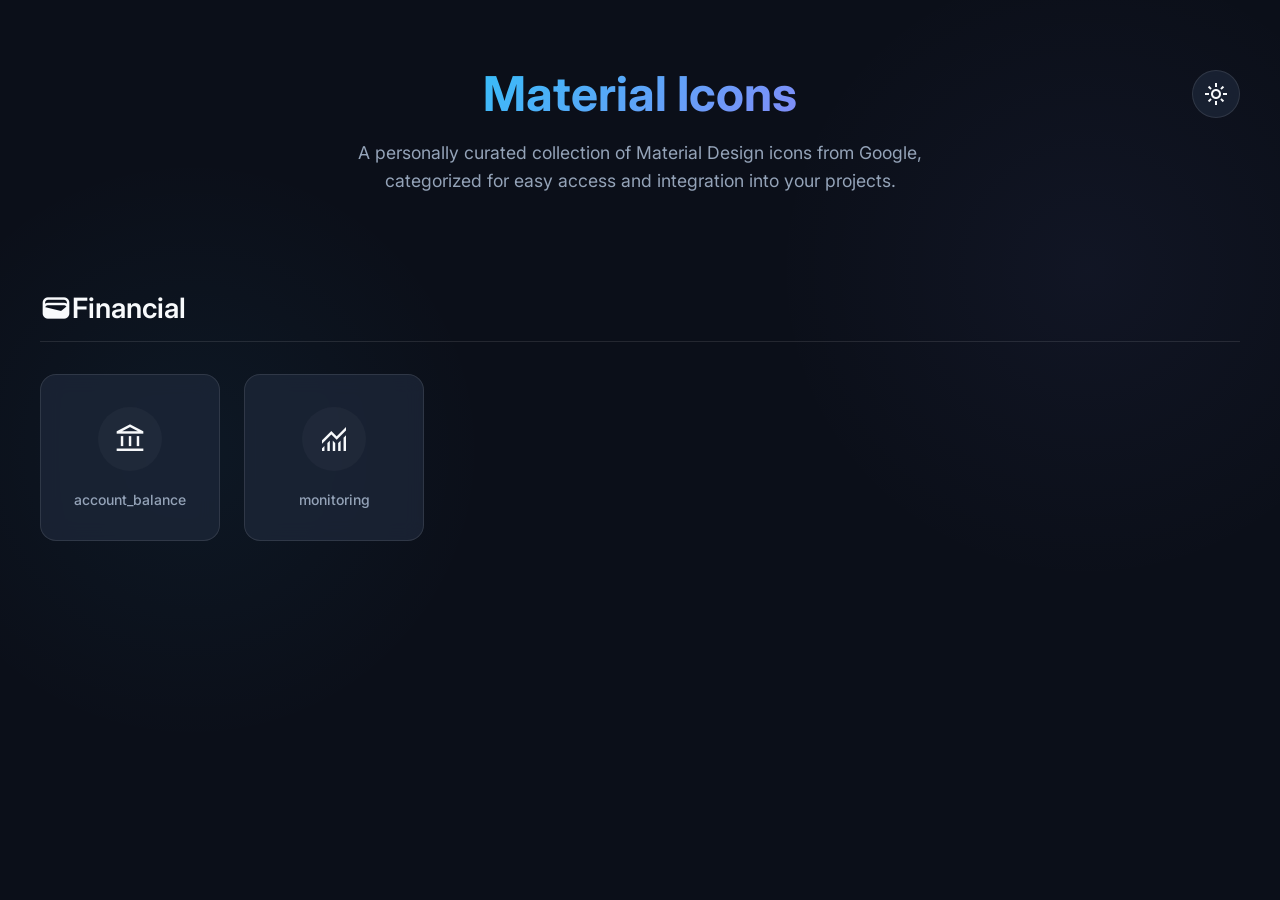
==== index.html @ 7770d6d6 "Initial commit" ====
<!DOCTYPE html>
<html lang="en">
<head>
    <meta charset="UTF-8">
    <meta name="viewport" content="width=device-width, initial-scale=1.0">
    <meta name="description" content="A beautiful, curated collection of Material Design icons for easy reference.">
    <title>Material Design Icons Showcase</title>
    <!-- Google Material Symbols -->
    <link rel="stylesheet" href="https://fonts.googleapis.com/css2?family=Material+Symbols+Outlined:opsz,wght,FILL,GRAD@24,400,0,0" />
    <link rel="stylesheet" href="style.css">
</head>
<body>
    <div class="container">
        <header>
            <div class="header-top">
                <h1>Material Icons</h1>
                <button id="theme-toggle" class="theme-toggle" aria-label="Toggle light/dark mode">
                    <span class="material-symbols-outlined theme-icon">light_mode</span>
                </button>
            </div>
            <p class="subtitle">A personally curated collection of Material Design icons from Google, categorized for easy access and integration into your projects.</p>
        </header>

        <main>
            <!-- Financial Category -->
            <section class="category">
                <div class="category-header">
                    <span class="material-symbols-outlined" style="font-size: 2rem;">wallet</span>
                    <h2 class="category-title">Financial</h2>
                </div>
                
                <div class="icon-grid">
                    <!-- Account Balance Icon -->
                    <div class="icon-card" title="account_balance">
                        <div class="icon-wrapper">
                            <span class="material-symbols-outlined">account_balance</span>
                        </div>
                        <span class="icon-name">account_balance</span>
                    </div>

                    <!-- Monitoring Icon -->
                    <div class="icon-card" title="monitoring">
                        <div class="icon-wrapper">
                            <span class="material-symbols-outlined">monitoring</span>
                        </div>
                        <span class="icon-name">monitoring</span>
                    </div>
                </div>
            </section>
        </main>
    </div>

    <!-- Optional script to copy icon name on click -->
    <script>
        document.querySelectorAll('.icon-card').forEach(card => {
            card.addEventListener('click', () => {
                const iconName = card.querySelector('.icon-name').textContent;
                navigator.clipboard.writeText(iconName).then(() => {
                    const originalText = card.querySelector('.icon-name').textContent;
                    card.querySelector('.icon-name').textContent = 'Copied!';
                    setTimeout(() => {
                        card.querySelector('.icon-name').textContent = originalText;
                    }, 1500);
                });
            });
        });

        // Theme toggle logic
        const themeToggle = document.getElementById('theme-toggle');
        const themeIcon = themeToggle.querySelector('.theme-icon');
        
        themeToggle.addEventListener('click', () => {
            if (document.documentElement.getAttribute('data-theme') === 'light') {
                document.documentElement.removeAttribute('data-theme');
                themeIcon.textContent = 'light_mode';
            } else {
                document.documentElement.setAttribute('data-theme', 'light');
                themeIcon.textContent = 'dark_mode';
            }
        });
    </script>
</body>
</html>
---- style.css ----
@import url('https://fonts.googleapis.com/css2?family=Inter:wght@400;500;600;700&display=swap');

:root {
    --bg-main: #0b0f19;
    --bg-card: rgba(30, 41, 59, 0.7);
    --border-color: rgba(255, 255, 255, 0.1);
    --text-primary: #f8fafc;
    --text-secondary: #94a3b8;
    --accent-gradient: linear-gradient(135deg, #38bdf8, #818cf8);
    --accent-color: #38bdf8;
    --hover-bg: rgba(56, 189, 248, 0.1);
    --gradient-1: rgba(56, 189, 248, 0.05);
    --gradient-2: rgba(129, 140, 248, 0.05);
    --icon-wrapper-bg: rgba(255, 255, 255, 0.03);
}

[data-theme="light"] {
    --bg-main: #f8fafc;
    --bg-card: rgba(255, 255, 255, 0.7);
    --border-color: rgba(15, 23, 42, 0.1);
    --text-primary: #0f172a;
    --text-secondary: #475569;
    --accent-gradient: linear-gradient(135deg, #0ea5e9, #6366f1);
    --accent-color: #0ea5e9;
    --hover-bg: rgba(14, 165, 233, 0.1);
    --gradient-1: rgba(14, 165, 233, 0.08);
    --gradient-2: rgba(99, 102, 241, 0.08);
    --icon-wrapper-bg: rgba(15, 23, 42, 0.04);
}

* {
    margin: 0;
    padding: 0;
    box-sizing: border-box;
    font-family: 'Inter', sans-serif;
}

body {
    background-color: var(--bg-main);
    color: var(--text-primary);
    min-height: 100vh;
    padding: 2rem;
    background-image: 
        radial-gradient(circle at 15% 50%, var(--gradient-1), transparent 25%),
        radial-gradient(circle at 85% 30%, var(--gradient-2), transparent 25%);
    background-attachment: fixed;
    transition: background-color 0.3s ease, color 0.3s ease;
}

.container {
    max-width: 1200px;
    margin: 0 auto;
}

header {
    margin-bottom: 4rem;
    text-align: center;
    padding: 2rem 0;
    position: relative;
}

.header-top {
    display: flex;
    justify-content: center;
    align-items: center;
    position: relative;
    margin-bottom: 1rem;
}

.theme-toggle {
    position: absolute;
    right: 0;
    background: var(--bg-card);
    border: 1px solid var(--border-color);
    color: var(--text-primary);
    width: 48px;
    height: 48px;
    border-radius: 50%;
    display: flex;
    align-items: center;
    justify-content: center;
    cursor: pointer;
    transition: all 0.3s ease;
    backdrop-filter: blur(10px);
    -webkit-backdrop-filter: blur(10px);
}

.theme-toggle:hover {
    border-color: var(--accent-color);
    color: var(--accent-color);
    transform: translateY(-2px);
    box-shadow: 0 4px 12px var(--hover-bg);
}

h1 {
    font-size: 3rem;
    font-weight: 700;
    background: var(--accent-gradient);
    -webkit-background-clip: text;
    -webkit-text-fill-color: transparent;
    display: inline-block;
    margin: 0;
}

p.subtitle {
    color: var(--text-secondary);
    font-size: 1.1rem;
    max-width: 600px;
    margin: 0 auto;
    line-height: 1.6;
}

.category {
    margin-bottom: 4rem;
}

.category-header {
    display: flex;
    align-items: center;
    margin-bottom: 2rem;
    padding-bottom: 1rem;
    border-bottom: 1px solid var(--border-color);
}

.category-title {
    font-size: 1.75rem;
    font-weight: 600;
    color: var(--text-primary);
    display: flex;
    align-items: center;
    gap: 0.75rem;
}

.category-title .material-symbols-outlined {
    color: var(--accent-color);
}

.icon-grid {
    display: grid;
    grid-template-columns: repeat(auto-fill, minmax(180px, 1fr));
    gap: 1.5rem;
}

.icon-card {
    background: var(--bg-card);
    border: 1px solid var(--border-color);
    border-radius: 16px;
    padding: 2rem 1rem;
    display: flex;
    flex-direction: column;
    align-items: center;
    justify-content: center;
    gap: 1.25rem;
    cursor: pointer;
    transition: all 0.3s cubic-bezier(0.4, 0, 0.2, 1);
    backdrop-filter: blur(10px);
    -webkit-backdrop-filter: blur(10px);
}

.icon-card:hover {
    transform: translateY(-5px);
    border-color: var(--accent-color);
    box-shadow: 0 10px 25px -5px rgba(56, 189, 248, 0.15),
                0 8px 10px -6px rgba(56, 189, 248, 0.1);
    background: linear-gradient(180deg, var(--bg-card) 0%, var(--hover-bg) 100%);
}

.icon-wrapper {
    width: 64px;
    height: 64px;
    border-radius: 50%;
    background: var(--icon-wrapper-bg);
    display: flex;
    align-items: center;
    justify-content: center;
    transition: all 0.3s ease;
}

.icon-card:hover .icon-wrapper {
    background: rgba(56, 189, 248, 0.15);
    transform: scale(1.1);
}

.icon-card .material-symbols-outlined {
    font-size: 32px;
    color: var(--text-primary);
    transition: all 0.3s ease;
}

.icon-card:hover .material-symbols-outlined {
    color: var(--accent-color);
}

.icon-name {
    font-size: 0.875rem;
    font-weight: 500;
    color: var(--text-secondary);
    text-align: center;
    word-break: break-all;
    transition: color 0.3s ease;
}

.icon-card:hover .icon-name {
    color: var(--text-primary);
}

@media (max-width: 768px) {
    body {
        padding: 1rem;
    }
    
    h1 {
        font-size: 2.25rem;
    }
    
    .icon-grid {
        grid-template-columns: repeat(auto-fill, minmax(140px, 1fr));
        gap: 1rem;
    }
}
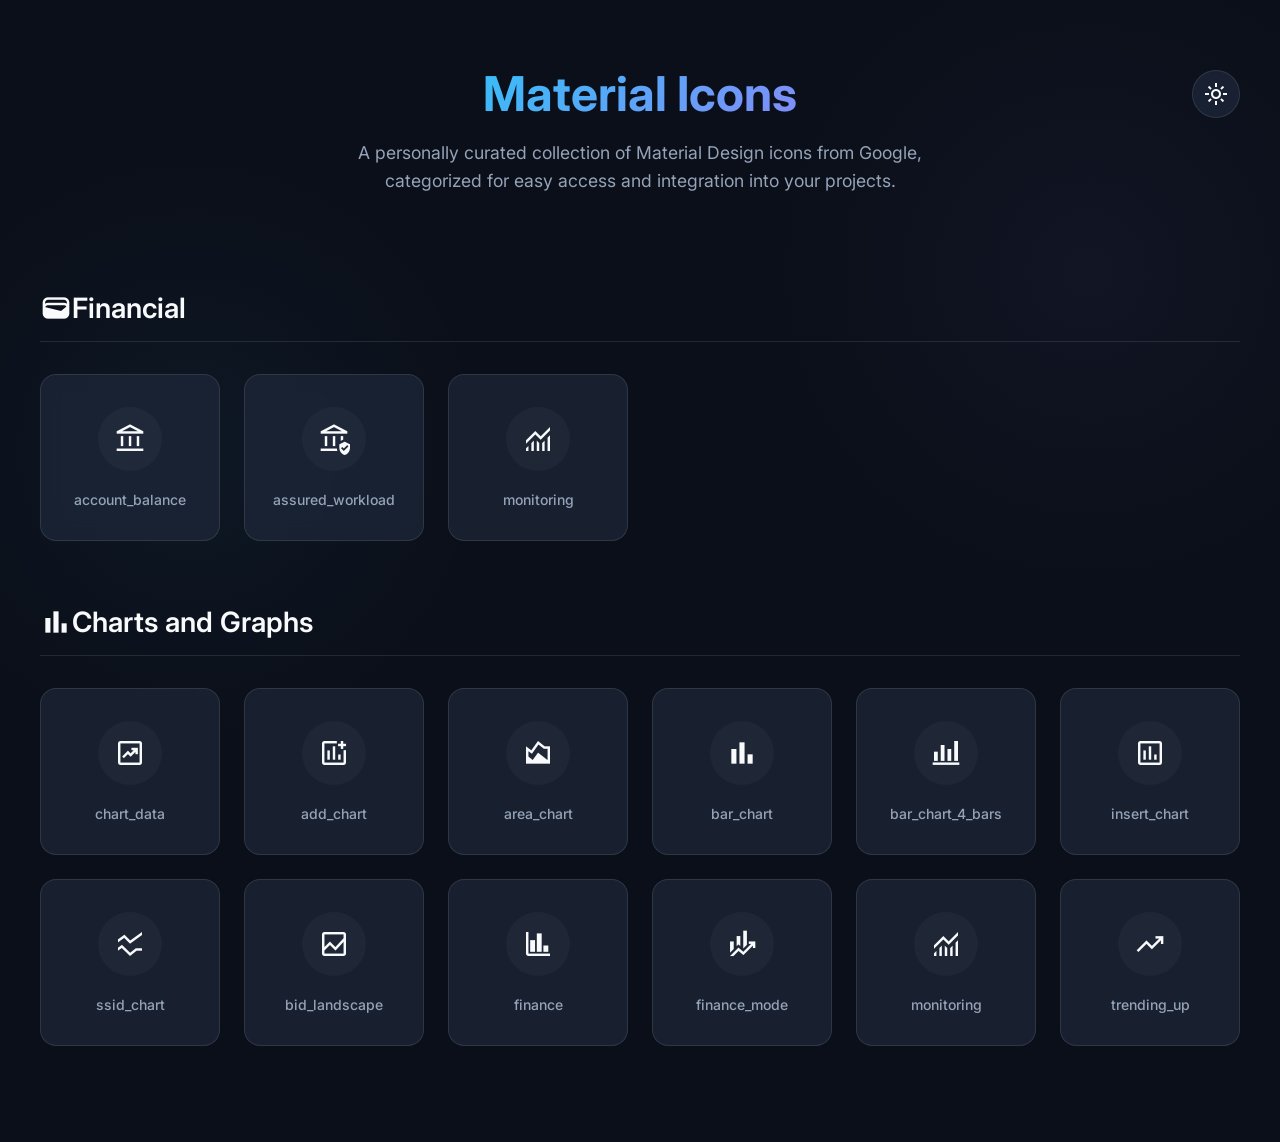
==== commit d0fee79a: "Adding chart icons" ====
--- a/index.html
+++ b/index.html
@@ -38,12 +38,126 @@
                         <span class="icon-name">account_balance</span>
                     </div>
 
+                    <!-- Assured Workload Icon -->
+                    <div class="icon-card" title="assured_workload">
+                        <div class="icon-wrapper">
+                            <span class="material-symbols-outlined">assured_workload</span>
+                        </div>
+                        <span class="icon-name">assured_workload</span>
+                    </div>
+
                     <!-- Monitoring Icon -->
                     <div class="icon-card" title="monitoring">
                         <div class="icon-wrapper">
                             <span class="material-symbols-outlined">monitoring</span>
                         </div>
                         <span class="icon-name">monitoring</span>
+                    </div>
+                </div>
+            </section>
+
+            <!-- Charts and Graphs Category -->
+            <section class="category">
+                <div class="category-header">
+                    <span class="material-symbols-outlined" style="font-size: 2rem;">bar_chart</span>
+                    <h2 class="category-title">Charts and Graphs</h2>
+                </div>
+                
+                <div class="icon-grid">
+                    <!-- Chart Data Icon -->
+                    <div class="icon-card" title="chart_data">
+                        <div class="icon-wrapper">
+                            <span class="material-symbols-outlined">chart_data</span>
+                        </div>
+                        <span class="icon-name">chart_data</span>
+                    </div>
+
+                    <!-- Add Chart Icon -->
+                    <div class="icon-card" title="add_chart">
+                        <div class="icon-wrapper">
+                            <span class="material-symbols-outlined">add_chart</span>
+                        </div>
+                        <span class="icon-name">add_chart</span>
+                    </div>
+
+                    <!-- Area Chart Icon -->
+                    <div class="icon-card" title="area_chart">
+                        <div class="icon-wrapper">
+                            <span class="material-symbols-outlined">area_chart</span>
+                        </div>
+                        <span class="icon-name">area_chart</span>
+                    </div>
+
+                    <!-- Bar Chart Icon -->
+                    <div class="icon-card" title="bar_chart">
+                        <div class="icon-wrapper">
+                            <span class="material-symbols-outlined">bar_chart</span>
+                        </div>
+                        <span class="icon-name">bar_chart</span>
+                    </div>
+
+                    <!-- Bar Chart 4 Bars Icon -->
+                    <div class="icon-card" title="bar_chart_4_bars">
+                        <div class="icon-wrapper">
+                            <span class="material-symbols-outlined">bar_chart_4_bars</span>
+                        </div>
+                        <span class="icon-name">bar_chart_4_bars</span>
+                    </div>
+
+                    <!-- Insert Chart Icon -->
+                    <div class="icon-card" title="insert_chart">
+                        <div class="icon-wrapper">
+                            <span class="material-symbols-outlined">insert_chart</span>
+                        </div>
+                        <span class="icon-name">insert_chart</span>
+                    </div>
+
+                    <!-- Ssid Chart Icon -->
+                    <div class="icon-card" title="ssid_chart">
+                        <div class="icon-wrapper">
+                            <span class="material-symbols-outlined">ssid_chart</span>
+                        </div>
+                        <span class="icon-name">ssid_chart</span>
+                    </div>
+
+                    <!-- Bid Landscape Icon -->
+                    <div class="icon-card" title="bid_landscape">
+                        <div class="icon-wrapper">
+                            <span class="material-symbols-outlined">bid_landscape</span>
+                        </div>
+                        <span class="icon-name">bid_landscape</span>
+                    </div>
+
+                    <!-- Finance Icon -->
+                    <div class="icon-card" title="finance">
+                        <div class="icon-wrapper">
+                            <span class="material-symbols-outlined">finance</span>
+                        </div>
+                        <span class="icon-name">finance</span>
+                    </div>
+
+                    <!-- Finance Mode Icon -->
+                    <div class="icon-card" title="finance_mode">
+                        <div class="icon-wrapper">
+                            <span class="material-symbols-outlined">finance_mode</span>
+                        </div>
+                        <span class="icon-name">finance_mode</span>
+                    </div>
+
+                    <!-- Monitoring Icon -->
+                    <div class="icon-card" title="monitoring">
+                        <div class="icon-wrapper">
+                            <span class="material-symbols-outlined">monitoring</span>
+                        </div>
+                        <span class="icon-name">monitoring</span>
+                    </div>
+
+                    <!-- Trending Up Icon -->
+                    <div class="icon-card" title="trending_up">
+                        <div class="icon-wrapper">
+                            <span class="material-symbols-outlined">trending_up</span>
+                        </div>
+                        <span class="icon-name">trending_up</span>
                     </div>
                 </div>
             </section>
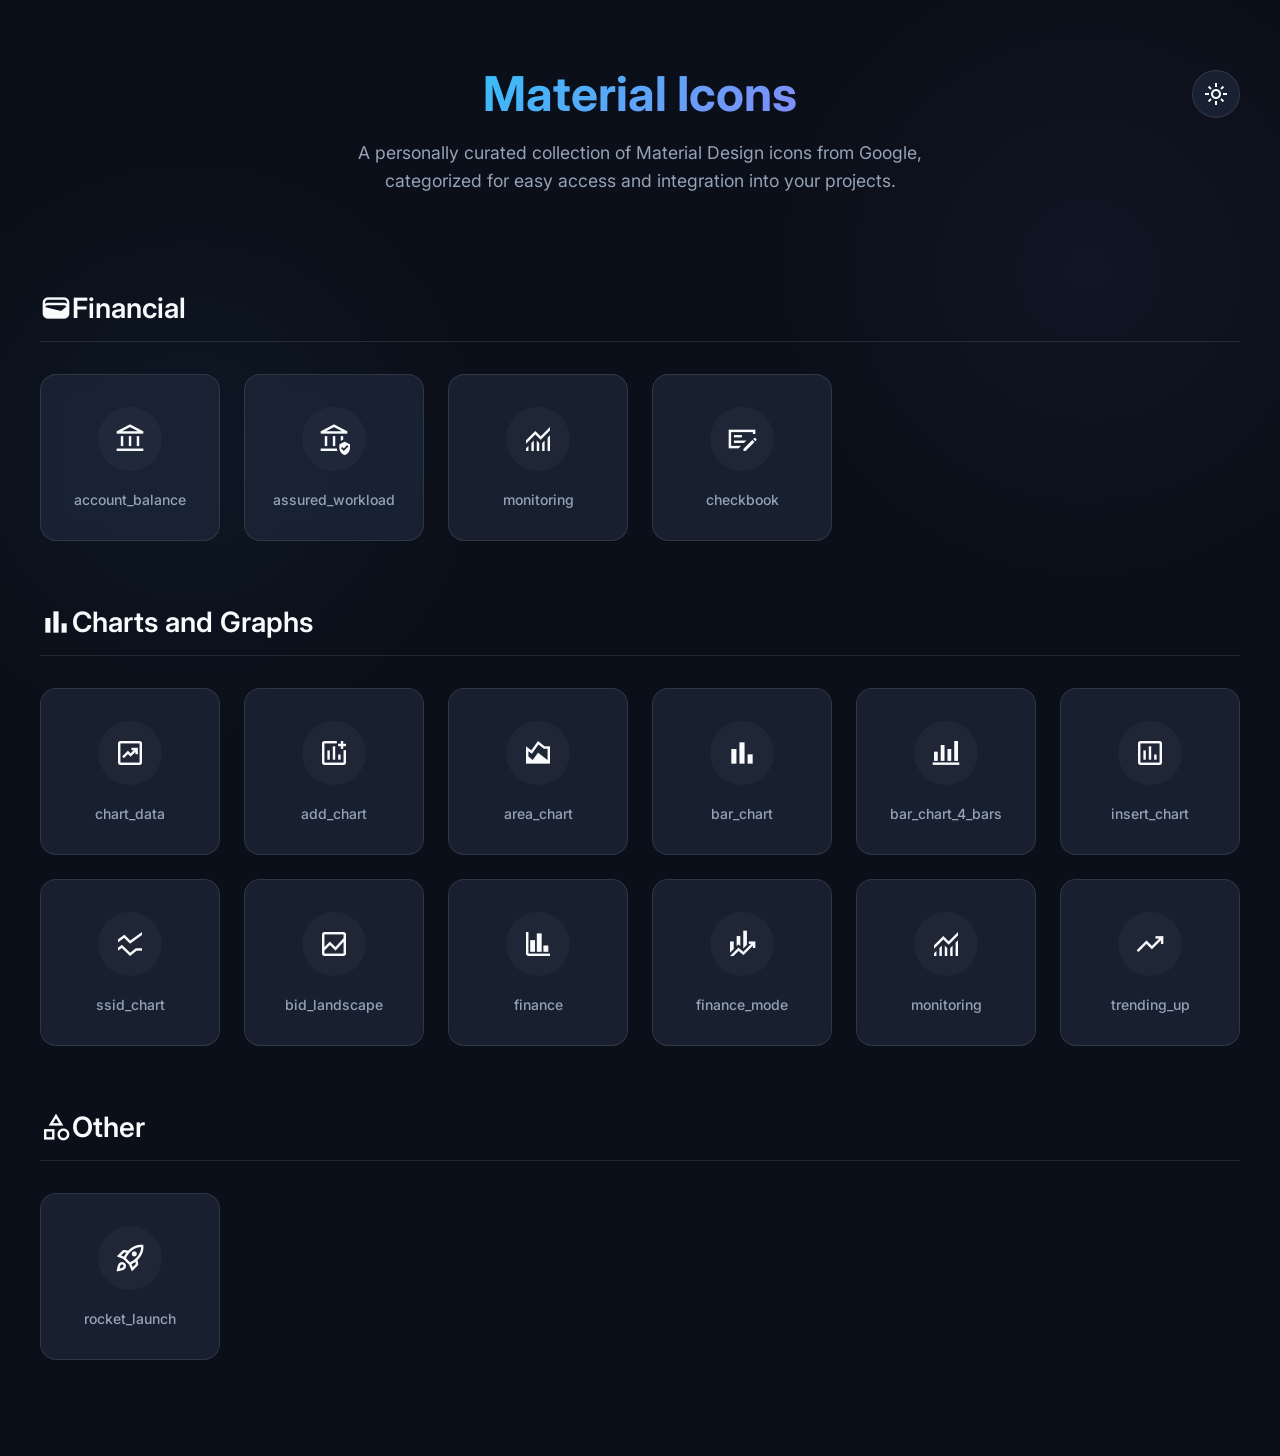
==== commit ef0bf237: "Adding icons" ====
--- a/index.html
+++ b/index.html
@@ -53,6 +53,14 @@
                         </div>
                         <span class="icon-name">monitoring</span>
                     </div>
+
+                    <!-- Checkbook Icon -->
+                    <div class="icon-card" title="checkbook">
+                        <div class="icon-wrapper">
+                            <span class="material-symbols-outlined">checkbook</span>
+                        </div>
+                        <span class="icon-name">checkbook</span>
+                    </div>
                 </div>
             </section>
 
@@ -158,6 +166,24 @@
                             <span class="material-symbols-outlined">trending_up</span>
                         </div>
                         <span class="icon-name">trending_up</span>
+                    </div>
+                </div>
+            </section>
+
+            <!-- Other Category -->
+            <section class="category">
+                <div class="category-header">
+                    <span class="material-symbols-outlined" style="font-size: 2rem;">category</span>
+                    <h2 class="category-title">Other</h2>
+                </div>
+                
+                <div class="icon-grid">
+                    <!-- Rocket Launch Icon -->
+                    <div class="icon-card" title="rocket_launch">
+                        <div class="icon-wrapper">
+                            <span class="material-symbols-outlined">rocket_launch</span>
+                        </div>
+                        <span class="icon-name">rocket_launch</span>
                     </div>
                 </div>
             </section>
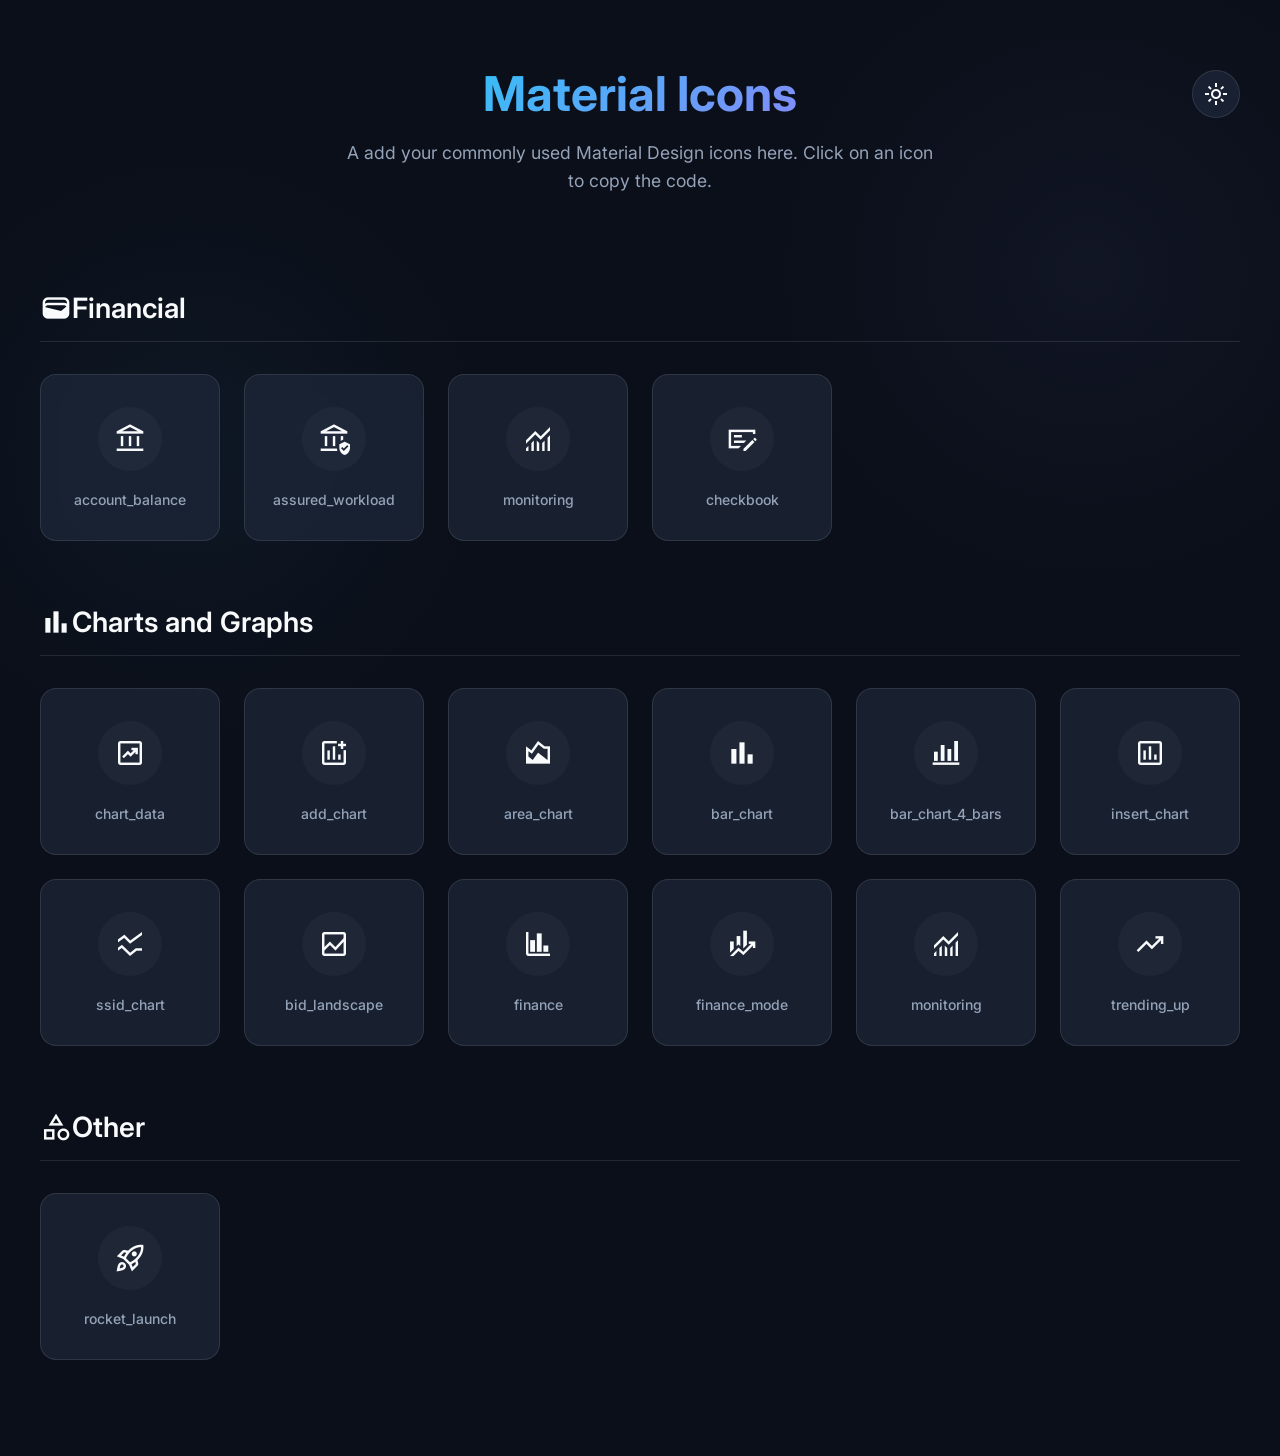
==== commit 64eb4ef1: "Update the description" ====
--- a/index.html
+++ b/index.html
@@ -18,7 +18,7 @@
                     <span class="material-symbols-outlined theme-icon">light_mode</span>
                 </button>
             </div>
-            <p class="subtitle">A personally curated collection of Material Design icons from Google, categorized for easy access and integration into your projects.</p>
+            <p class="subtitle">A add your commonly used Material Design icons here. Click on an icon to copy the code.</p>
         </header>
 
         <main>
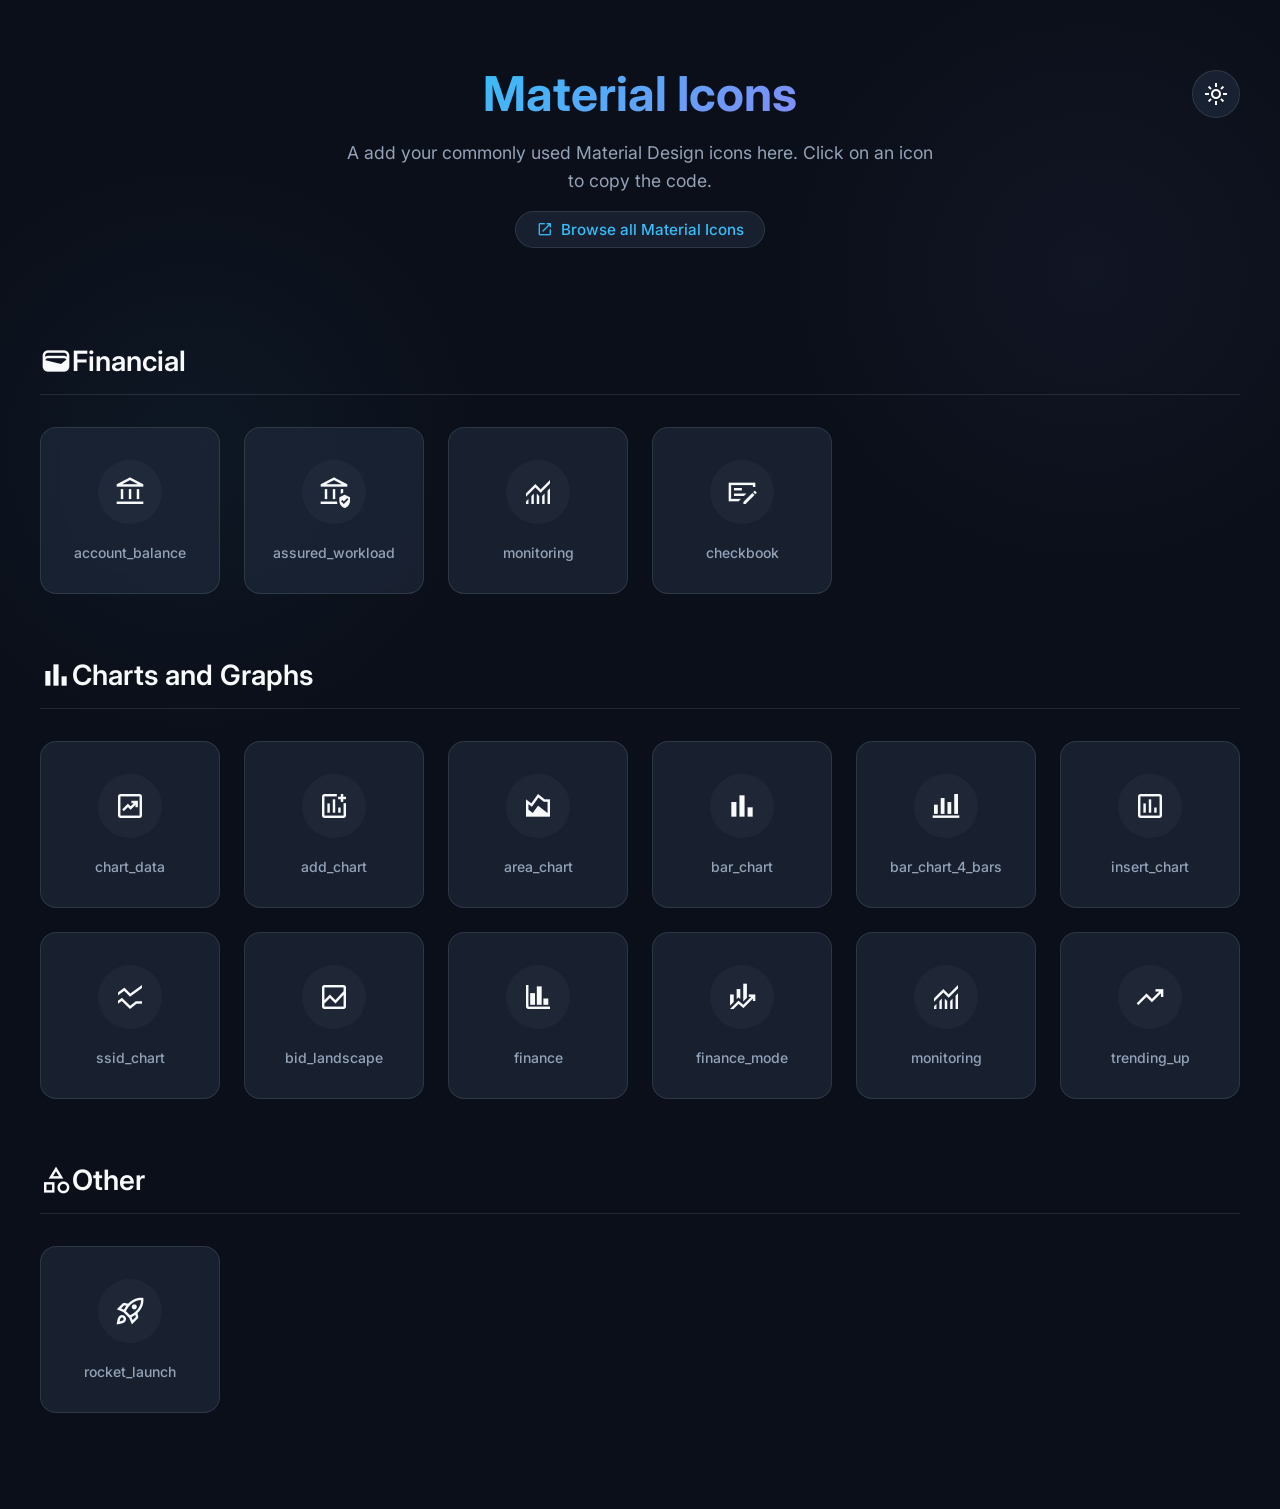
==== commit c7a9ee76: "Added a link back to Material Icons" ====
--- a/index.html
+++ b/index.html
@@ -19,6 +19,10 @@
                 </button>
             </div>
             <p class="subtitle">A add your commonly used Material Design icons here. Click on an icon to copy the code.</p>
+            <a href="https://fonts.google.com/icons" target="_blank" rel="noopener noreferrer" class="header-link">
+                <span class="material-symbols-outlined">open_in_new</span>
+                Browse all Material Icons
+            </a>
         </header>
 
         <main>
--- a/style.css
+++ b/style.css
@@ -108,6 +108,35 @@
     max-width: 600px;
     margin: 0 auto;
     line-height: 1.6;
+}
+
+.header-link {
+    display: inline-flex;
+    align-items: center;
+    gap: 0.4rem;
+    margin-top: 1rem;
+    padding: 0.5rem 1.25rem;
+    font-size: 0.95rem;
+    font-weight: 500;
+    color: var(--accent-color);
+    text-decoration: none;
+    border: 1px solid var(--border-color);
+    border-radius: 2rem;
+    background: var(--bg-card);
+    backdrop-filter: blur(10px);
+    -webkit-backdrop-filter: blur(10px);
+    transition: all 0.3s ease;
+}
+
+.header-link .material-symbols-outlined {
+    font-size: 1.1rem;
+}
+
+.header-link:hover {
+    border-color: var(--accent-color);
+    background: var(--hover-bg);
+    transform: translateY(-2px);
+    box-shadow: 0 4px 16px var(--hover-bg);
 }
 
 .category {
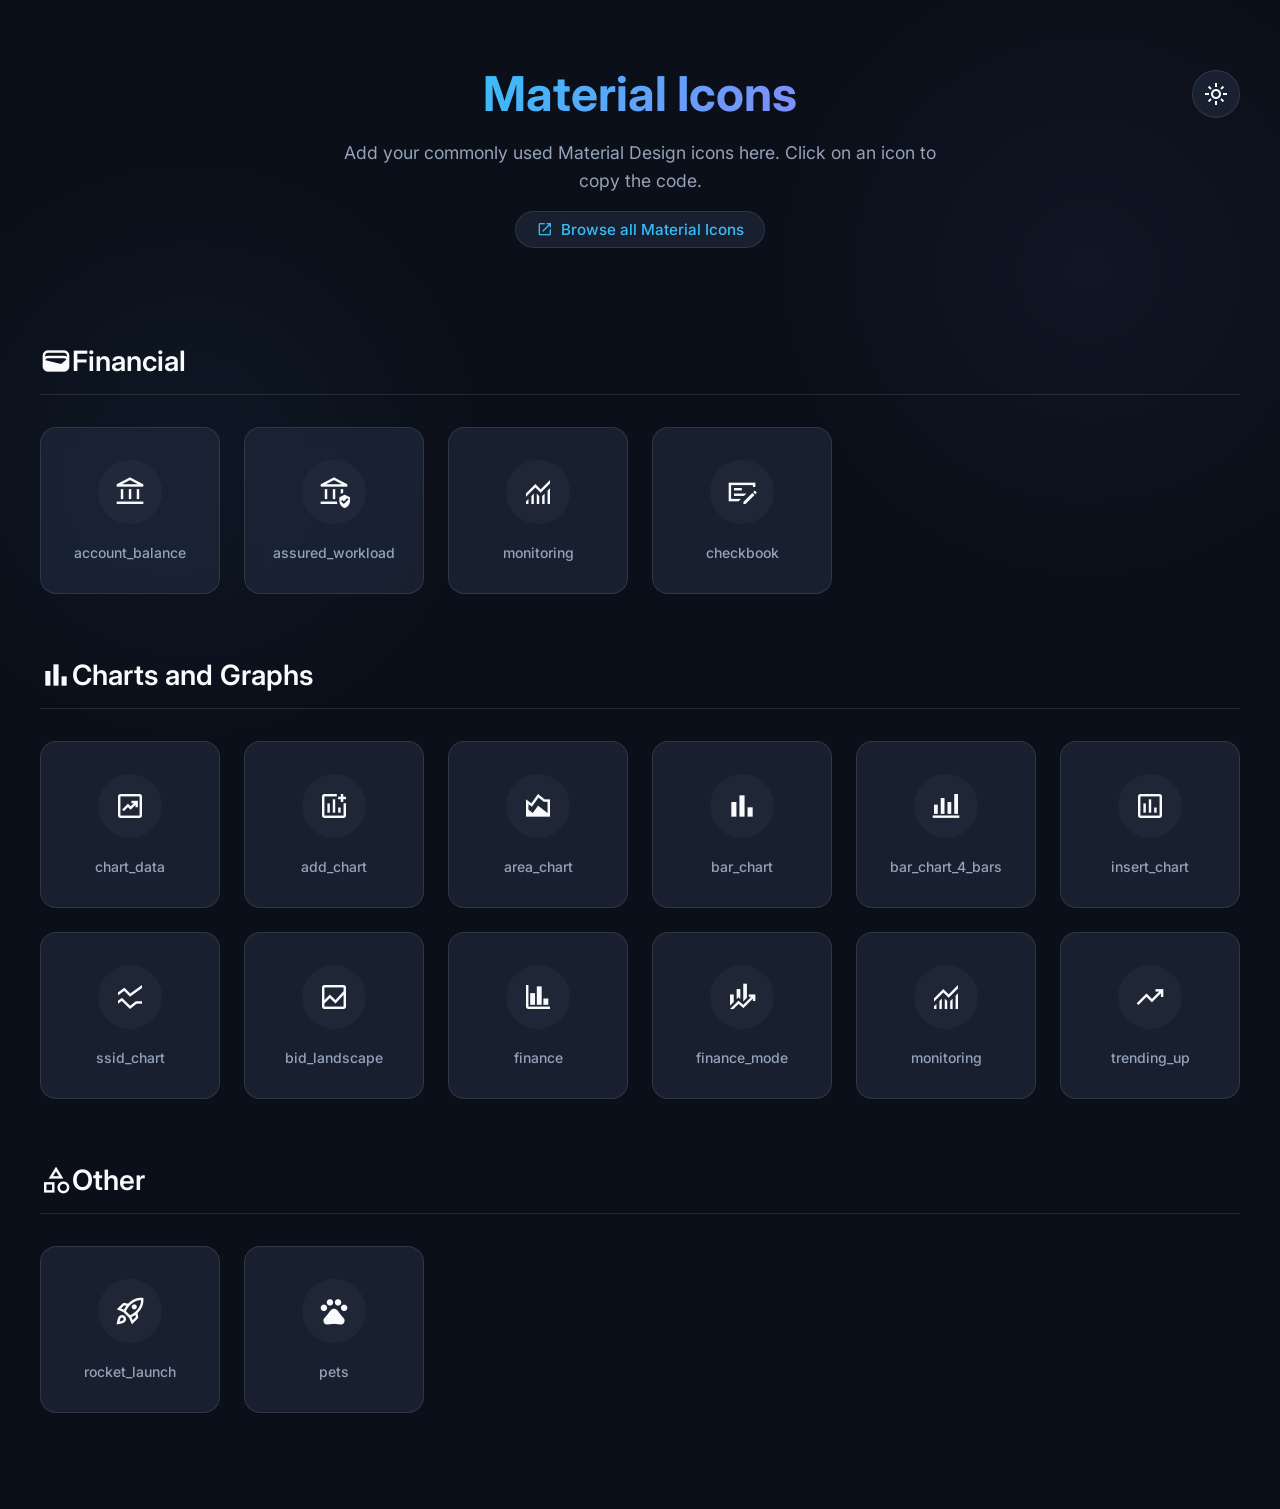
==== commit 145c4ae5: "Add pets icon" ====
--- a/index.html
+++ b/index.html
@@ -18,7 +18,7 @@
                     <span class="material-symbols-outlined theme-icon">light_mode</span>
                 </button>
             </div>
-            <p class="subtitle">A add your commonly used Material Design icons here. Click on an icon to copy the code.</p>
+            <p class="subtitle">Add your commonly used Material Design icons here. Click on an icon to copy the code.</p>
             <a href="https://fonts.google.com/icons" target="_blank" rel="noopener noreferrer" class="header-link">
                 <span class="material-symbols-outlined">open_in_new</span>
                 Browse all Material Icons
@@ -188,6 +188,14 @@
                             <span class="material-symbols-outlined">rocket_launch</span>
                         </div>
                         <span class="icon-name">rocket_launch</span>
+                    </div>
+
+                    <!-- Pets Icon -->
+                    <div class="icon-card" title="pets">
+                        <div class="icon-wrapper">
+                            <span class="material-symbols-outlined">pets</span>
+                        </div>
+                        <span class="icon-name">pets</span>
                     </div>
                 </div>
             </section>
